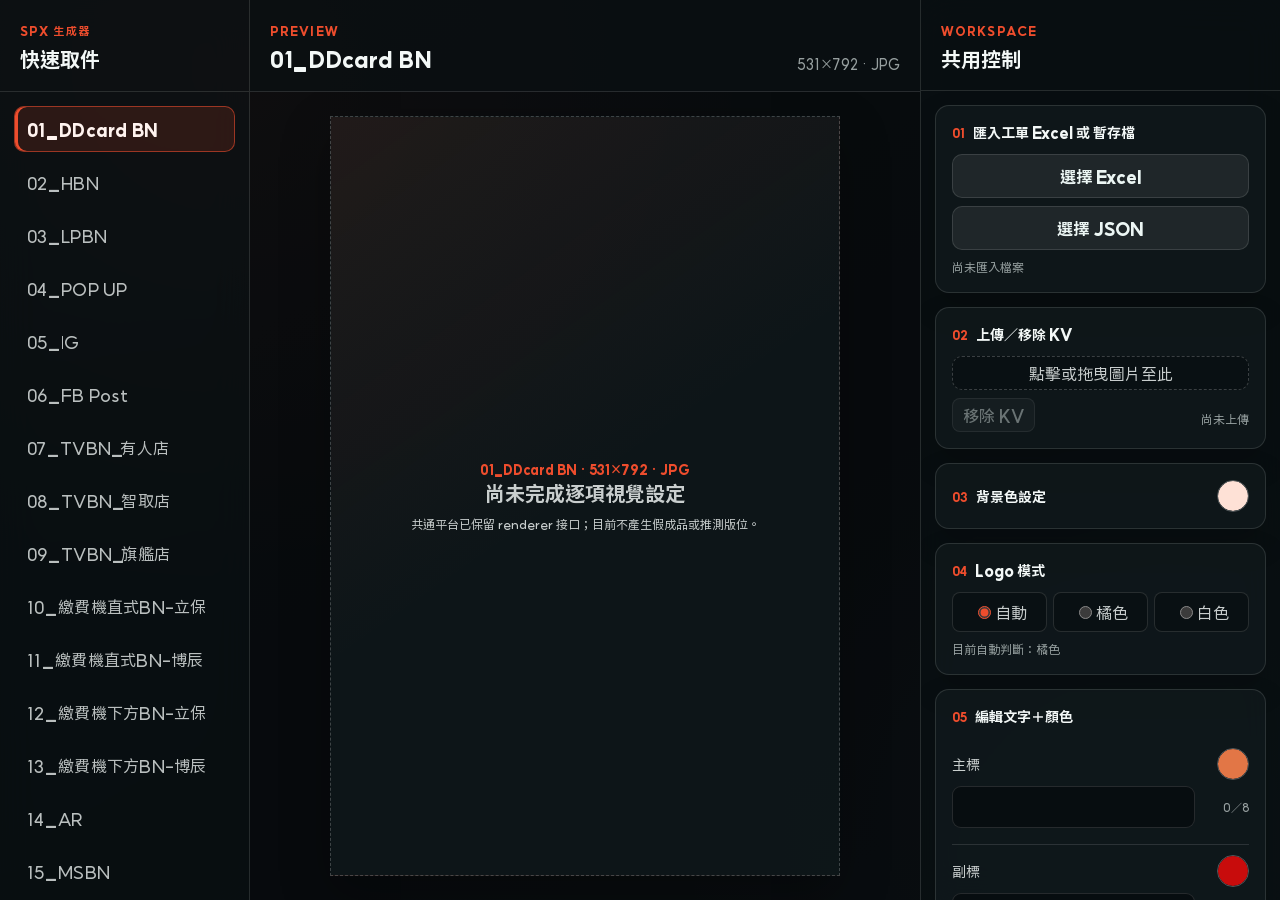
==== 快速取件/index.html @ a3d78f2f "feat(quick-pickup): add generator workspace" ====
<!doctype html>
<html lang="zh-Hant">
  <head>
    <meta charset="utf-8" />
    <meta name="viewport" content="width=device-width, initial-scale=1" />
    <title>SPX 快速取件</title>
    <link rel="stylesheet" href="./css/styles.css" />
  </head>
  <body>
    <main class="workspace-shell">
      <aside class="item-column" aria-labelledby="item-list-title">
        <header class="column-header">
          <p class="brand-kicker">SPX 生成器</p>
          <h1 id="item-list-title">快速取件</h1>
        </header>
        <nav id="item-list" class="item-list" aria-label="15 個快速取件版位"></nav>
      </aside>

      <section class="preview-column" aria-labelledby="preview-title">
        <header class="preview-header">
          <div>
            <p class="section-kicker">PREVIEW</p>
            <h2 id="preview-title">01_DDcard BN</h2>
          </div>
          <p id="preview-meta" class="preview-meta">531×792 · JPG</p>
        </header>
        <div id="preview-viewport" class="preview-viewport" aria-live="polite"></div>
      </section>

      <aside class="control-column" aria-labelledby="controls-title">
        <header class="column-header control-header">
          <p class="brand-kicker">WORKSPACE</p>
          <h2 id="controls-title">共用控制</h2>
        </header>

        <div id="shared-controls" class="control-scroll">
          <section class="control-card" data-control-order="1">
            <h3><span>01</span>匯入工單 Excel 或 暫存檔</h3>
            <input id="excel-input" class="visually-hidden" type="file" accept=".xlsx,.xls" />
            <input id="json-input" class="visually-hidden" type="file" accept="application/json,.json" />
            <div class="import-actions">
              <button id="excel-button" class="secondary-button" type="button">選擇 Excel</button>
              <button id="json-button" class="secondary-button" type="button">選擇 JSON</button>
            </div>
            <p id="import-status" class="control-status" aria-live="polite">尚未匯入檔案</p>
          </section>

          <section class="control-card" data-control-order="2">
            <h3><span>02</span>上傳／移除 KV</h3>
            <input id="kv-input" class="visually-hidden" type="file" accept="image/*" />
            <div id="kv-drop-zone" class="kv-drop-zone" role="button" tabindex="0">
              點擊或拖曳圖片至此
            </div>
            <div class="button-row">
              <button id="kv-remove" class="kv-remove-button" type="button">移除 KV</button>
              <span id="kv-status" class="control-status" aria-live="polite">尚未上傳</span>
            </div>
          </section>

          <section class="control-card color-setting-card" data-control-order="3">
            <h3><span>03</span>背景色設定<span id="color-background" class="heading-color-control"></span></h3>
          </section>

          <section class="control-card" data-control-order="4">
            <h3><span>04</span>Logo 模式</h3>
            <div class="segmented-control" role="radiogroup" aria-label="Logo 模式">
              <label><input type="radio" name="logo-mode" value="auto" checked />自動</label>
              <label><input type="radio" name="logo-mode" value="orange" />橘色</label>
              <label><input type="radio" name="logo-mode" value="white" />白色</label>
            </div>
            <p id="logo-resolved" class="control-status" aria-live="polite"></p>
          </section>

          <section class="control-card" data-control-order="5">
            <h3><span>05</span>編輯文字＋顏色</h3>
            <div class="combined-editor-row">
              <div id="editor-title" class="editor"></div>
              <span id="color-title" class="editor-color-control"></span>
            </div>
            <div class="combined-editor-row">
              <div id="editor-subtitle" class="editor"></div>
              <span id="color-subtitle" class="editor-color-control"></span>
            </div>
            <div class="combined-editor-row">
              <div id="editor-small" class="editor"></div>
              <span id="color-small" class="editor-color-control"></span>
            </div>
          </section>

          <section class="control-card" data-control-order="6">
            <h3><span>06</span>下載完整專案</h3>
            <button id="export-button" class="primary-button" type="button">下載完整專案</button>
            <p id="export-status" class="control-status" aria-live="polite"></p>
          </section>

          <section class="control-card" data-control-order="7">
            <h3><span>07</span>重設工作區域</h3>
            <button id="reset-button" class="danger-button" type="button">重設工作區域</button>
          </section>
        </div>

        <div id="deferred-controls" class="deferred-controls" hidden>
          <p class="section-kicker">DEFERRED</p>
          <h3>此版位控制將於逐項製作時確認</h3>
          <p>已保留空白的 Excel-managed data container；目前不推論欄位、控制或視覺。</p>
        </div>
      </aside>
    </main>

    <script src="./js/vendor/xlsx.full.min.js"></script>
    <script src="./js/vendor/jszip.min.js"></script>
    <script type="module" src="./js/app.js"></script>
  </body>
</html>
---- 快速取件/css/styles.css ----
@font-face {
  font-family: "Shopee Noto Sans";
  src: url("../../fonts/ShopeeNotoSans(content)-Regular.woff2") format("woff2");
  font-weight: 400;
  font-style: normal;
  font-display: swap;
}

@font-face {
  font-family: "Shopee Noto Sans";
  src: url("../../fonts/ShopeeNotoSans(content)-Medium.woff2") format("woff2");
  font-weight: 500;
  font-style: normal;
  font-display: swap;
}

@font-face {
  font-family: "Shopee Noto Sans";
  src: url("../../fonts/ShopeeNotoSans(content)-Bold.woff2") format("woff2");
  font-weight: 700;
  font-style: normal;
  font-display: swap;
}

:root {
  color-scheme: dark;
  font-family: "Shopee Noto Sans", Arial, sans-serif;
  font-synthesis: none;
  color: #f3f8f7;
  background: #080d0f;
  --accent: #EE4D2D;
  --accent-soft: rgb(238 77 45 / 14%);
  --accent-border: rgb(238 77 45 / 58%);
  --border: rgb(255 255 255 / 12%);
  --muted: rgb(224 235 233 / 66%);
  --surface: rgb(17 26 29 / 78%);
  --surface-strong: rgb(23 33 36 / 94%);
  --input-surface: rgb(6 11 13 / 72%);
  --danger: #ff6b77;
}

* { box-sizing: border-box; }

html,
body {
  width: 100%;
  min-width: 1180px;
  height: 100%;
  margin: 0;
}

html { background: #080d0f; }

body {
  background:
    radial-gradient(circle at 18% 8%, rgb(238 77 45 / 10%), transparent 32rem),
    radial-gradient(circle at 88% 92%, rgb(95 126 154 / 8%), transparent 28rem),
    linear-gradient(150deg, #0b1113 0%, #070b0d 58%, #0a1012 100%);
}

button,
input {
  font: inherit;
}

button { cursor: pointer; }

button:focus-visible,
input:focus-visible,
.kv-drop-zone:focus-visible {
  outline: 2px solid var(--accent);
  outline-offset: 3px;
}

.workspace-shell {
  display: grid;
  grid-template-columns: 250px minmax(0, 1fr) 360px;
  width: 100%;
  height: 100vh;
  overflow: hidden;
}

.item-column,
.control-column {
  min-height: 0;
  background: rgb(10 16 18 / 78%);
  backdrop-filter: blur(18px);
}

.item-column {
  display: flex;
  flex-direction: column;
  border-right: 1px solid var(--border);
}

.control-column {
  display: flex;
  flex-direction: column;
  border-left: 1px solid var(--border);
}

.column-header,
.preview-header {
  flex: 0 0 auto;
  padding: 22px 20px 18px;
  border-bottom: 1px solid var(--border);
}

.brand-kicker,
.section-kicker {
  margin: 0 0 5px;
  color: var(--accent);
  font-size: 11px;
  font-weight: 700;
  letter-spacing: 0.1em;
}

h1,
h2,
h3,
p { margin-top: 0; }

h1,
h2 { margin-bottom: 0; font-size: 20px; }

h1,
h2,
h3 { font-weight: 700; }

.item-list {
  min-height: 0;
  padding: 14px;
  overflow-y: auto;
}

.item-button {
  display: block;
  width: 100%;
  min-height: 42px;
  margin: 0 0 7px;
  padding: 10px 12px;
  border: 1px solid transparent;
  border-radius: 10px;
  background: transparent;
  color: rgb(243 248 247 / 76%);
  letter-spacing: 0.25px;
  text-align: left;
  transition: color 140ms ease, background 140ms ease, border-color 140ms ease;
}

.item-button:hover { background: rgb(255 255 255 / 5%); color: #f3f8f7; }

.item-button:focus-visible {
  outline: 1px solid rgb(243 248 247 / 55%);
  outline-offset: 1px;
}

.item-button[aria-current="true"]:focus-visible { outline: none; }

.item-button[aria-current="true"] {
  border-color: var(--accent-border);
  background: var(--accent-soft);
  color: #fff3ef;
  font-weight: 700;
  box-shadow: inset 3px 0 0 var(--accent);
}

.preview-column {
  display: flex;
  min-width: 0;
  min-height: 0;
  flex-direction: column;
  background: rgb(7 11 13 / 72%);
}

.preview-header {
  display: flex;
  align-items: flex-end;
  justify-content: space-between;
  background: rgb(10 16 18 / 72%);
}

.preview-meta {
  margin: 0;
  color: var(--muted);
  font-size: 13px;
}

.preview-viewport {
  display: flex;
  min-width: 0;
  min-height: 0;
  flex: 1;
  align-items: center;
  justify-content: center;
  overflow: hidden;
  padding: 24px;
}

.preview-canvas,
.preview-status-card {
  display: block;
  flex: 0 0 auto;
  max-width: 100%;
  max-height: 100%;
  box-shadow: 0 18px 46px rgb(0 0 0 / 28%);
}

.preview-status-card {
  display: flex;
  min-width: 1px;
  min-height: 1px;
  padding: clamp(12px, 3vw, 32px);
  border: 1px dashed rgb(255 255 255 / 20%);
  background:
    linear-gradient(145deg, rgb(238 77 45 / 8%), transparent 50%),
    rgb(17 26 29 / 70%);
  color: rgb(243 248 247 / 82%);
  flex-direction: column;
  justify-content: center;
  overflow: hidden;
  text-align: center;
}

.preview-status-card h3 { margin: 0 0 8px; font-size: clamp(13px, 2vw, 20px); }
.preview-status-card p { margin-bottom: 0; font-size: 12px; }
.preview-status-code { color: var(--accent); font-weight: 700; }

.control-header { padding-bottom: 17px; }

.control-scroll {
  min-height: 0;
  padding: 14px;
  overflow-y: auto;
}

.control-card {
  margin-bottom: 14px;
  padding: 16px;
  border: 1px solid var(--border);
  border-radius: 14px;
  background: var(--surface);
  box-shadow: 0 14px 32px rgb(0 0 0 / 16%);
}

.control-card h3 {
  display: flex;
  align-items: center;
  gap: 8px;
  margin-bottom: 12px;
  font-size: 14px;
}

.control-card h3 > span:first-child {
  color: var(--accent);
  font-size: 11px;
}

.primary-button,
.secondary-button,
.danger-button {
  width: 100%;
  padding: 9px 12px;
  min-height: 40px;
  border-radius: 10px;
  font-weight: 700;
}

.primary-button { border: 1px solid var(--accent); background: var(--accent); color: #fff; }
.secondary-button { border: 1px solid var(--border); background: rgb(255 255 255 / 7%); color: #ecf6f4; }
.danger-button { border: 1px solid rgb(255 107 119 / 30%); background: rgb(255 107 119 / 8%); color: var(--danger); }

.import-actions { display: grid; gap: 8px; }

.kv-remove-button {
  min-height: 30px;
  padding: 4px 10px;
  border: 1px solid var(--border);
  border-radius: 8px;
  background: rgb(255 255 255 / 7%);
  color: #ecf6f4;
  font-weight: 500;
}

.secondary-button:hover { background: rgb(255 255 255 / 11%); }
.danger-button:hover { border-color: rgb(255 107 119 / 55%); background: rgb(255 107 119 / 14%); }
.kv-remove-button:hover:not(:disabled) { border-color: var(--accent-border); background: var(--accent-soft); }
button:disabled { color: rgb(224 235 233 / 42%); cursor: not-allowed; }
.kv-remove-button:disabled { border-color: rgb(255 255 255 / 7%); background: rgb(255 255 255 / 3%); }

.control-status {
  margin: 8px 0 0;
  color: var(--muted);
  font-size: 12px;
  overflow-wrap: anywhere;
}

.control-status.is-error,
.field-message.is-error { color: var(--danger); }

.kv-drop-zone {
  display: flex;
  min-height: 30px;
  align-items: center;
  justify-content: center;
  padding: 4px 10px;
  border: 1px dashed rgb(255 255 255 / 20%);
  border-radius: 10px;
  background: rgb(6 11 13 / 44%);
  color: rgb(243 248 247 / 82%);
  text-align: center;
}

.kv-drop-zone.is-dragging { border-color: var(--accent); background: var(--accent-soft); }
.button-row { display: flex; align-items: center; justify-content: space-between; gap: 10px; margin-top: 8px; }

.segmented-control { display: grid; grid-template-columns: repeat(3, 1fr); gap: 6px; }
.segmented-control label { padding: 7px 4px; border: 1px solid var(--border); border-radius: 8px; background: rgb(6 11 13 / 44%); color: rgb(243 248 247 / 82%); text-align: center; }
.segmented-control input { margin-right: 4px; accent-color: var(--accent); }

.editor-field label { display: block; margin-bottom: 6px; color: rgb(243 248 247 / 82%); font-size: 12px; }

.color-setting-card h3 { margin-bottom: 0; }
.heading-color-control { display: inline-flex; margin-left: auto; }

.combined-editor-row {
  display: grid;
  grid-template-columns: minmax(0, 1fr) 44px;
  align-items: center;
  gap: 6px 10px;
  padding: 10px 0;
}

.combined-editor-row + .combined-editor-row { border-top: 1px solid var(--border); }
.combined-editor-row .editor,
.combined-editor-row .editor-field,
.combined-editor-row .field-meta { display: contents; }
.combined-editor-row .editor-field label { grid-column: 1; grid-row: 1; margin: 0; font-size: 14px; }
.combined-editor-row .editor-field input[type="text"] { grid-column: 1; grid-row: 2; }
.combined-editor-row .field-message { grid-column: 1 / -1; grid-row: 3; min-height: 0; }
.combined-editor-row .field-counter { grid-column: 2; grid-row: 2; align-self: center; margin: 0; text-align: right; }
.editor-color-control { display: inline-flex; grid-column: 2; grid-row: 1; justify-self: end; }

.round-color-input {
  width: 32px;
  height: 32px;
  padding: 0;
  overflow: hidden;
  appearance: none;
  border: 1px solid rgb(255 255 255 / 28%);
  border-radius: 50%;
  background: transparent;
  cursor: pointer;
}

.round-color-input::-webkit-color-swatch-wrapper { padding: 0; }
.round-color-input::-webkit-color-swatch { border: 0; border-radius: 50%; }
.round-color-input::-moz-color-swatch { border: 0; border-radius: 50%; }

.editor { margin-top: 12px; }
.editor-field input[type="text"] { width: 100%; padding: 8px 9px; border: 1px solid var(--border); border-radius: 9px; background: var(--input-surface); color: #f3f8f7; }
.editor-field input[aria-invalid="true"] { border-color: var(--danger); }
.field-meta { display: flex; min-height: 18px; justify-content: space-between; gap: 8px; margin-top: 4px; font-size: 11px; }
.field-message { color: #f0c879; }
.field-counter { margin-left: auto; color: var(--muted); white-space: nowrap; }

.deferred-controls { padding: 24px; color: rgb(243 248 247 / 76%); }
.deferred-controls h3 { font-size: 17px; }
.deferred-controls p:last-child { line-height: 1.6; }

.visually-hidden {
  position: absolute !important;
  width: 1px !important;
  height: 1px !important;
  padding: 0 !important;
  margin: -1px !important;
  overflow: hidden !important;
  clip: rect(0, 0, 0, 0) !important;
  white-space: nowrap !important;
  border: 0 !important;
}

.viewer-page { min-width: 0; background: #080d0f; }
.viewer-shell { display: flex; width: 100vw; height: 100vh; flex-direction: column; }
.viewer-shell .preview-header { min-height: 80px; }
.viewer-shell .preview-viewport { flex: 1; }
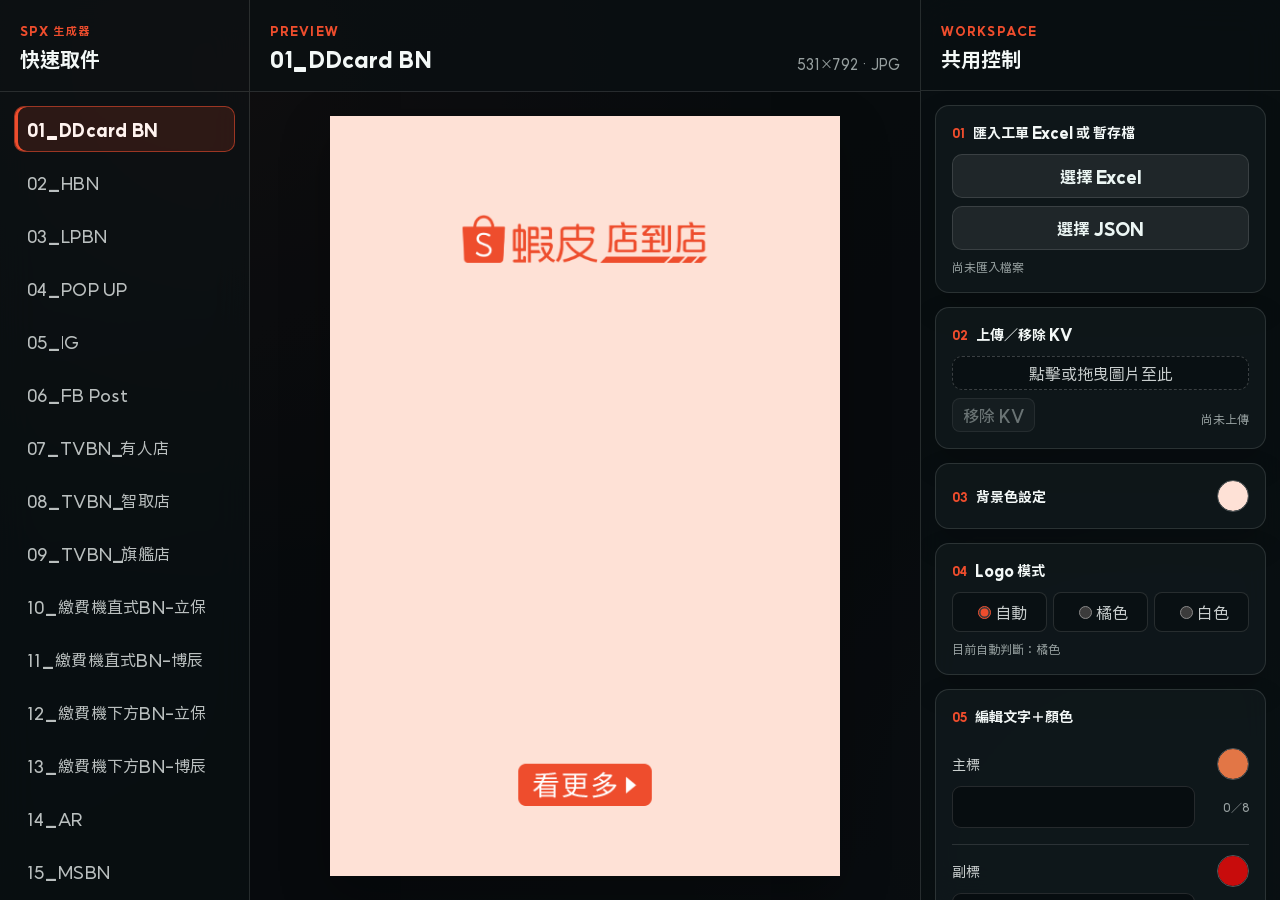
==== commit 8c5dccb3: "feat(quick-pickup): add POP UP renderer" ====
--- a/快速取件/index.html
+++ b/快速取件/index.html
@@ -109,6 +109,10 @@
 
     <script src="./js/vendor/xlsx.full.min.js"></script>
     <script src="./js/vendor/jszip.min.js"></script>
+    <!-- PNG export encoder vendor（04 容量 fallback 用；pako 必須先於 upng 載入）。
+         僅供 Export encoder，renderer／Viewer 不依賴。 -->
+    <script src="./js/vendor/pako.min.js"></script>
+    <script src="./js/vendor/upng.js"></script>
     <script type="module" src="./js/app.js"></script>
   </body>
 </html>
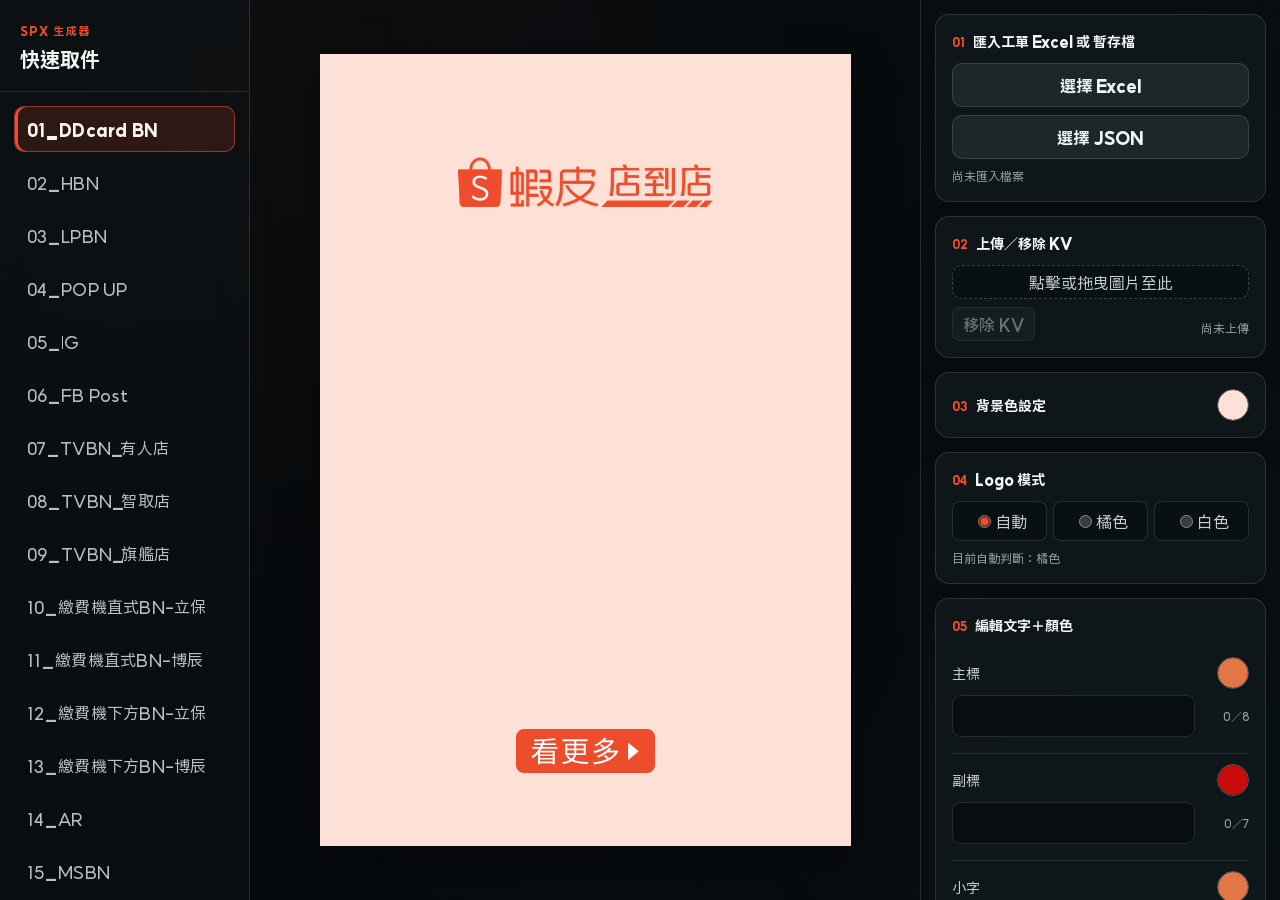
==== commit 3a416209: "fix(quick-pickup): remove console top headers" ====
--- a/快速取件/index.html
+++ b/快速取件/index.html
@@ -16,24 +16,13 @@
         <nav id="item-list" class="item-list" aria-label="15 個快速取件版位"></nav>
       </aside>
 
-      <section class="preview-column" aria-labelledby="preview-title">
-        <header class="preview-header">
-          <div>
-            <p class="section-kicker">PREVIEW</p>
-            <h2 id="preview-title">01_DDcard BN</h2>
-          </div>
-          <p id="preview-meta" class="preview-meta">531×792 · JPG</p>
-        </header>
+      <section class="preview-column" aria-label="預覽">
         <div id="preview-viewport" class="preview-viewport" aria-live="polite"></div>
       </section>
 
-      <aside class="control-column" aria-labelledby="controls-title">
-        <header class="column-header control-header">
-          <p class="brand-kicker">WORKSPACE</p>
-          <h2 id="controls-title">共用控制</h2>
-        </header>
-
-        <div id="shared-controls" class="control-scroll">
+      <aside class="control-column" aria-label="共用控制">
+        <div class="control-scroll">
+          <!-- 全域操作（Jamie 裁決）：匯入／下載完整專案／重設工作區域，01～15 任何版位永遠可見。 -->
           <section class="control-card" data-control-order="1">
             <h3><span>01</span>匯入工單 Excel 或 暫存檔</h3>
             <input id="excel-input" class="visually-hidden" type="file" accept=".xlsx,.xls" />
@@ -45,6 +34,8 @@
             <p id="import-status" class="control-status" aria-live="polite">尚未匯入檔案</p>
           </section>
 
+          <!-- 01～13 shared visual controls（controlsProfile: shared-01-13 時顯示）。 -->
+          <div id="shared-controls">
           <section class="control-card" data-control-order="2">
             <h3><span>02</span>上傳／移除 KV</h3>
             <input id="kv-input" class="visually-hidden" type="file" accept="image/*" />
@@ -86,6 +77,84 @@
               <span id="color-small" class="editor-color-control"></span>
             </div>
           </section>
+          </div>
+
+          <!-- 14_AR 專屬文字控制（Jamie 裁決）：line1／line2、兩行合計 <= 5.5 共用計數。
+               controlsProfile: 14-ar 時顯示。 -->
+          <div id="ar-controls" class="control-card" hidden>
+            <h3><span>14</span>AR 文字</h3>
+            <div class="editor-field">
+              <label for="ar-line1-input">第一行</label>
+              <input id="ar-line1-input" type="text" autocomplete="off" disabled />
+            </div>
+            <div class="editor-field">
+              <label for="ar-line2-input">第二行</label>
+              <input id="ar-line2-input" type="text" autocomplete="off" disabled />
+            </div>
+            <div class="field-meta">
+              <span id="ar-message" class="field-message" aria-live="polite"></span>
+              <span id="ar-counter" class="field-counter"></span>
+            </div>
+          </div>
+          <!-- 15_MSBN 專屬控制（Jamie 裁決）：五個文字欄逐欄上限（7／10／8／18／18）＋
+               到貨後天數下拉（僅 空白／1～9，不開放自由文字）。controlsProfile: 15-msbn 時顯示。 -->
+          <div id="msbn-controls" class="control-card" hidden>
+            <h3><span>15</span>MSBN 文字</h3>
+            <div class="editor-field">
+              <label for="msbn-main-title-input">主標題</label>
+              <input id="msbn-main-title-input" type="text" autocomplete="off" disabled />
+              <div class="field-meta">
+                <span id="msbn-main-title-counter" class="field-counter"></span>
+              </div>
+            </div>
+            <div class="editor-field">
+              <label for="msbn-days-input">到貨後天數</label>
+              <select id="msbn-days-input">
+                <option value=""></option>
+                <option value="1">1</option>
+                <option value="2">2</option>
+                <option value="3">3</option>
+                <option value="4">4</option>
+                <option value="5">5</option>
+                <option value="6">6</option>
+                <option value="7">7</option>
+                <option value="8">8</option>
+                <option value="9">9</option>
+              </select>
+              <div class="field-meta"></div>
+            </div>
+            <div class="editor-field">
+              <label for="msbn-small-title-input">小標題</label>
+              <input id="msbn-small-title-input" type="text" autocomplete="off" disabled />
+              <div class="field-meta">
+                <span id="msbn-small-title-counter" class="field-counter"></span>
+              </div>
+            </div>
+            <div class="editor-field">
+              <label for="msbn-subtitle-input">副標題</label>
+              <input id="msbn-subtitle-input" type="text" autocomplete="off" disabled />
+              <div class="field-meta">
+                <span id="msbn-subtitle-counter" class="field-counter"></span>
+              </div>
+            </div>
+            <div class="editor-field">
+              <label for="msbn-small-line1-input">小字 - 第一行</label>
+              <input id="msbn-small-line1-input" type="text" autocomplete="off" disabled />
+              <div class="field-meta">
+                <span id="msbn-small-line1-counter" class="field-counter"></span>
+              </div>
+            </div>
+            <div class="editor-field">
+              <label for="msbn-small-line2-input">小字 - 第二行</label>
+              <input id="msbn-small-line2-input" type="text" autocomplete="off" disabled />
+              <div class="field-meta">
+                <span id="msbn-small-line2-counter" class="field-counter"></span>
+              </div>
+            </div>
+            <div class="field-meta">
+              <span id="msbn-message" class="field-message" aria-live="polite"></span>
+            </div>
+          </div>
 
           <section class="control-card" data-control-order="6">
             <h3><span>06</span>下載完整專案</h3>
@@ -97,12 +166,6 @@
             <h3><span>07</span>重設工作區域</h3>
             <button id="reset-button" class="danger-button" type="button">重設工作區域</button>
           </section>
-        </div>
-
-        <div id="deferred-controls" class="deferred-controls" hidden>
-          <p class="section-kicker">DEFERRED</p>
-          <h3>此版位控制將於逐項製作時確認</h3>
-          <p>已保留空白的 Excel-managed data container；目前不推論欄位、控制或視覺。</p>
         </div>
       </aside>
     </main>
--- a/快速取件/css/styles.css
+++ b/快速取件/css/styles.css
@@ -226,9 +226,8 @@
 .preview-status-card p { margin-bottom: 0; font-size: 12px; }
 .preview-status-code { color: var(--accent); font-weight: 700; }
 
-.control-header { padding-bottom: 17px; }
-
 .control-scroll {
+  flex: 1;
   min-height: 0;
   padding: 14px;
   overflow-y: auto;
